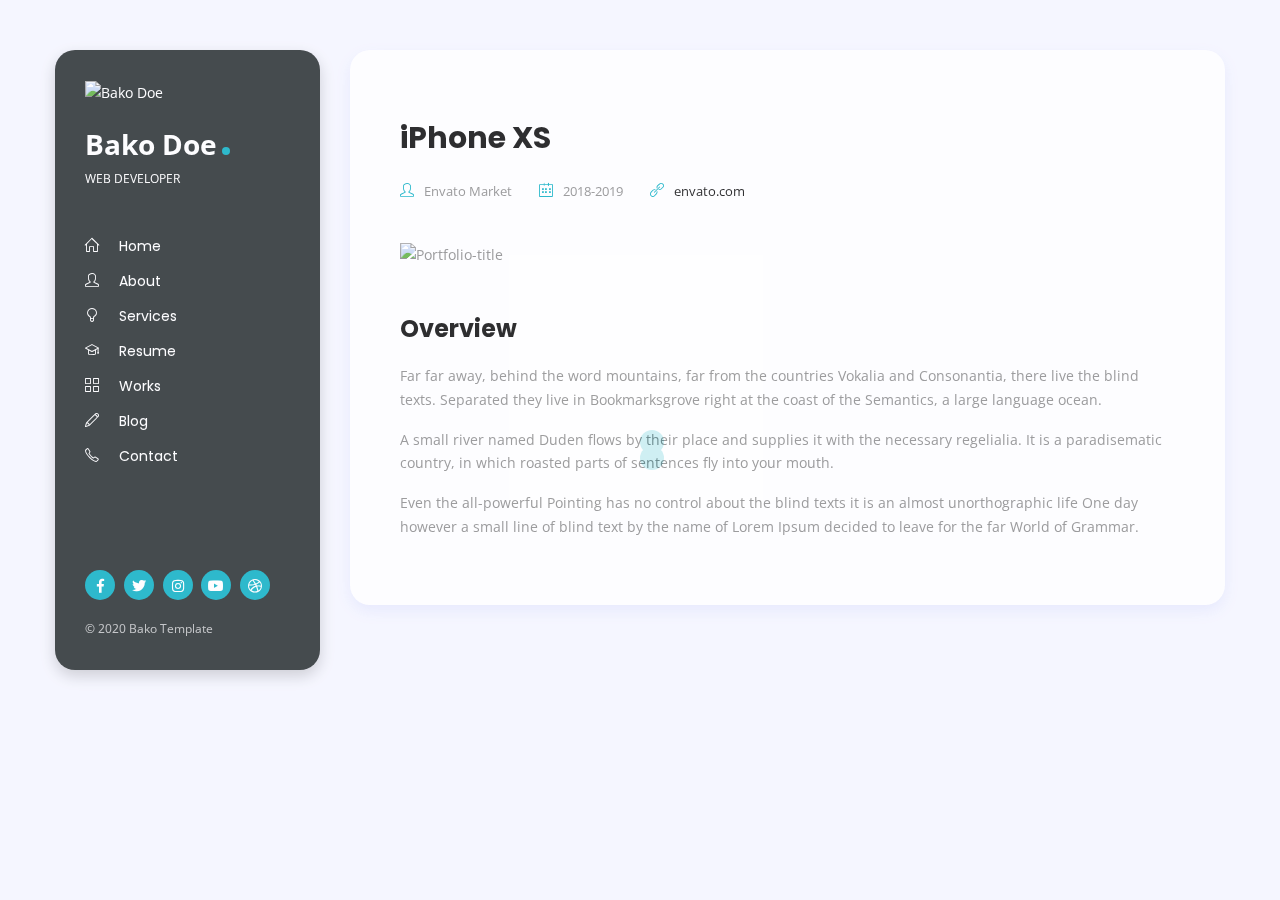
==== work-single.html @ d7ce3fe9 "Feat Final Design" ====
<!DOCTYPE html>
<html lang="en-US">
<head>
	<meta http-equiv="Content-Type" content="text/html; charset=UTF-8">
	<title>Bako - Personal Portfolio & Resume HTML Template</title>
	<meta name="description" content="Bako - Personal Portfolio & Resume HTML Template">
	<meta name="viewport" content="width=device-width, initial-scale=1, maximum-scale=1">
	<link rel="shortcut icon" type="image/x-icon" href="https://via.placeholder.com/32x32">

	<!-- STYLESHEETS -->
	<link rel="stylesheet" href="css/bootstrap.min.css" type="text/css" media="all">
	<link rel="stylesheet" href="css/all.min.css" type="text/css" media="all">
	<link rel="stylesheet" href="css/simple-line-icons.css" type="text/css" media="all">
	<link rel="stylesheet" href="css/slick.css" type="text/css" media="all">
	<link rel="stylesheet" href="css/simplebar.css" type="text/css" media="all">
	<link rel="stylesheet" href="css/jquery.mCustomScrollbar.min.css" type="text/css" media="all">
	<link rel="stylesheet" href="css/style.css" type="text/css" media="all">

	<!--[if lt IE 9]>
      <script src="https://oss.maxcdn.com/html5shiv/3.7.2/html5shiv.min.js"></script>
      <script src="https://oss.maxcdn.com/respond/1.4.2/respond.min.js"></script>
    <![endif]-->

</head>

<body>

<!-- preloader -->
<div id="preloader">
	<div class="outer">
		<div class="spinner">
			<div class="dot1"></div>
			<div class="dot2"></div>
		</div>
	</div>
</div>

<!-- site wrapper -->
<div class="site-wrapper">

    <!-- mobile header -->
	<div class="mobile-header py-2 px-3 mt-4">
		<button class="menu-icon mr-2">
			<span></span>
			<span></span>
			<span></span>
		</button>
		<a href="index.html" class="logo"><img src="https://via.placeholder.com/70x70" alt="Bako Doe" /></a>
		<a href="index.html" class="site-title dot ml-2">Bako Doe</a>
	</div>

    <!-- header -->
	<header class="left float-left shadow-dark" id="header">
		<button type="button" class="close" aria-label="Close">
			<span aria-hidden="true">&times;</span>
		</button>
		<div class="header-inner d-flex align-items-start flex-column">
			<a href="index.html"><img src="https://via.placeholder.com/70x70" alt="Bako Doe" /></a>
			<a href="index.html" class="site-title dot mt-3">Bako Doe</a>
			<span class="site-slogan">Web Developer</span>
            
            <!-- navigation menu -->
			<nav>
				<ul class="vertical-menu scrollspy">
					<li><a href="index.html#home"><i class="icon-home"></i>Home</a></li>
					<li><a href="index.html#about"><i class="icon-user"></i>About</a></li>
					<li><a href="index.html#services"><i class="icon-bulb"></i>Services</a></li>
					<li><a href="index.html#resume"><i class="icon-graduation"></i>Resume</a></li>
					<li><a href="index.html#works"><i class="icon-grid"></i>Works</a></li>
					<li><a href="index.html#blog"><i class="icon-pencil"></i>Blog</a></li>
					<li><a href="index.html#contact"><i class="icon-phone"></i>Contact</a></li>
				</ul>
			</nav>
            
            <!-- footer -->
			<div class="footer mt-auto">
                <!-- social icons -->
				<ul class="social-icons list-inline">
					<li class="list-inline-item"><a href="#"><i class="fab fa-facebook-f"></i></a></li>
					<li class="list-inline-item"><a href="#"><i class="fab fa-twitter"></i></a></li>
					<li class="list-inline-item"><a href="#"><i class="fab fa-instagram"></i></a></li>
					<li class="list-inline-item"><a href="#"><i class="fab fa-youtube"></i></a></li>
					<li class="list-inline-item"><a href="#"><i class="fab fa-dribbble"></i></a></li>
                </ul>
                <!-- copyright -->
				<span class="copyright">© 2020 Bako Template</span>
			</div>
		</div>
	</header>

    <!-- main content area -->
	<main class="content float-right">

        <!-- single portfolio -->
		<section class="single-portfolio background-white rounded padding-50 shadow-blue mt-0">
            <h2 class="archive-header">iPhone XS</h2>
            <!-- portfolio info -->
            <ul class="list-inline portfolio-info mb-0 mt-4">
                <li class="list-inline-item"><i class="icon-user"></i>Envato Market</li>
                <li class="list-inline-item"><i class="icon-calendar"></i>2018-2019</li>
                <li class="list-inline-item"><i class="icon-link"></i><a href="http://envato.com" target="_blank">envato.com</a></li>
            </ul>
            <div class="spacer" data-height="40"></div>
            
            <!-- portfolio image -->
            <img src="https://via.placeholder.com/800x600" alt="Portfolio-title">

            <!-- portfolio content -->
            <div class="portfolio-content mt-5">
                <h3>Overview</h3>
                <p>Far far away, behind the word mountains, far from the countries Vokalia and Consonantia, there live the blind texts. Separated they live in Bookmarksgrove right at the coast of the Semantics, a large language ocean.</p><p>A small river named Duden flows by their place and supplies it with the necessary regelialia. It is a paradisematic country, in which roasted parts of sentences fly into your mouth.</p><p>Even the all-powerful Pointing has no control about the blind texts it is an almost unorthographic life One day however a small line of blind text by the name of Lorem Ipsum decided to leave for the far World of Grammar.</p>
            </div>
        </section>
		
	</main>

</div>

<!-- Go to top button -->
<a href="javascript:" id="return-to-top"><i class="fa fa-chevron-up"></i></a>

<!-- SCRIPTS -->
<script src="js/jquery-1.12.3.min.js"></script>
<script src="js/jquery.easing.min.js"></script>
<script src="js/popper.min.js"></script>
<script src="js/bootstrap.min.js"></script>
<script src="js/jquery.waypoints.min.js"></script>
<script src="js/jquery.counterup.min.js"></script>
<script src="js/jquery.mCustomScrollbar.concat.min.js"></script>
<script src="js/isotope.pkgd.min.js"></script>
<script src="js/infinite-scroll.min.js"></script>
<script src="js/imagesloaded.pkgd.min.js"></script>
<script src="js/slick.min.js"></script>
<script src="js/contact.js"></script>
<script src="js/validator.js"></script>
<script src="js/custom.js"></script>

</body>
</html>
---- css/simple-line-icons.css ----
@font-face {
  font-family: 'simple-line-icons';
  src: url('../fonts/Simple-Line-Icons.eot?v=2.4.0');
  src: url('../fonts/Simple-Line-Icons.eot?v=2.4.0#iefix') format('embedded-opentype'), url('../fonts/Simple-Line-Icons.woff2?v=2.4.0') format('woff2'), url('../fonts/Simple-Line-Icons.ttf?v=2.4.0') format('truetype'), url('../fonts/Simple-Line-Icons.woff?v=2.4.0') format('woff'), url('../fonts/Simple-Line-Icons.svg?v=2.4.0#simple-line-icons') format('svg');
  font-weight: normal;
  font-style: normal;
}
/*
  Use the following CSS code if you want to have a class per icon.
  Instead of a list of all class selectors, you can use the generic [class*="icon-"] selector, but it's slower:
*/
.icon-user,
.icon-people,
.icon-user-female,
.icon-user-follow,
.icon-user-following,
.icon-user-unfollow,
.icon-login,
.icon-logout,
.icon-emotsmile,
.icon-phone,
.icon-call-end,
.icon-call-in,
.icon-call-out,
.icon-map,
.icon-location-pin,
.icon-direction,
.icon-directions,
.icon-compass,
.icon-layers,
.icon-menu,
.icon-list,
.icon-options-vertical,
.icon-options,
.icon-arrow-down,
.icon-arrow-left,
.icon-arrow-right,
.icon-arrow-up,
.icon-arrow-up-circle,
.icon-arrow-left-circle,
.icon-arrow-right-circle,
.icon-arrow-down-circle,
.icon-check,
.icon-clock,
.icon-plus,
.icon-minus,
.icon-close,
.icon-event,
.icon-exclamation,
.icon-organization,
.icon-trophy,
.icon-screen-smartphone,
.icon-screen-desktop,
.icon-plane,
.icon-notebook,
.icon-mustache,
.icon-mouse,
.icon-magnet,
.icon-energy,
.icon-disc,
.icon-cursor,
.icon-cursor-move,
.icon-crop,
.icon-chemistry,
.icon-speedometer,
.icon-shield,
.icon-screen-tablet,
.icon-magic-wand,
.icon-hourglass,
.icon-graduation,
.icon-ghost,
.icon-game-controller,
.icon-fire,
.icon-eyeglass,
.icon-envelope-open,
.icon-envelope-letter,
.icon-bell,
.icon-badge,
.icon-anchor,
.icon-wallet,
.icon-vector,
.icon-speech,
.icon-puzzle,
.icon-printer,
.icon-present,
.icon-playlist,
.icon-pin,
.icon-picture,
.icon-handbag,
.icon-globe-alt,
.icon-globe,
.icon-folder-alt,
.icon-folder,
.icon-film,
.icon-feed,
.icon-drop,
.icon-drawer,
.icon-docs,
.icon-doc,
.icon-diamond,
.icon-cup,
.icon-calculator,
.icon-bubbles,
.icon-briefcase,
.icon-book-open,
.icon-basket-loaded,
.icon-basket,
.icon-bag,
.icon-action-undo,
.icon-action-redo,
.icon-wrench,
.icon-umbrella,
.icon-trash,
.icon-tag,
.icon-support,
.icon-frame,
.icon-size-fullscreen,
.icon-size-actual,
.icon-shuffle,
.icon-share-alt,
.icon-share,
.icon-rocket,
.icon-question,
.icon-pie-chart,
.icon-pencil,
.icon-note,
.icon-loop,
.icon-home,
.icon-grid,
.icon-graph,
.icon-microphone,
.icon-music-tone-alt,
.icon-music-tone,
.icon-earphones-alt,
.icon-earphones,
.icon-equalizer,
.icon-like,
.icon-dislike,
.icon-control-start,
.icon-control-rewind,
.icon-control-play,
.icon-control-pause,
.icon-control-forward,
.icon-control-end,
.icon-volume-1,
.icon-volume-2,
.icon-volume-off,
.icon-calendar,
.icon-bulb,
.icon-chart,
.icon-ban,
.icon-bubble,
.icon-camrecorder,
.icon-camera,
.icon-cloud-download,
.icon-cloud-upload,
.icon-envelope,
.icon-eye,
.icon-flag,
.icon-heart,
.icon-info,
.icon-key,
.icon-link,
.icon-lock,
.icon-lock-open,
.icon-magnifier,
.icon-magnifier-add,
.icon-magnifier-remove,
.icon-paper-clip,
.icon-paper-plane,
.icon-power,
.icon-refresh,
.icon-reload,
.icon-settings,
.icon-star,
.icon-symbol-female,
.icon-symbol-male,
.icon-target,
.icon-credit-card,
.icon-paypal,
.icon-social-tumblr,
.icon-social-twitter,
.icon-social-facebook,
.icon-social-instagram,
.icon-social-linkedin,
.icon-social-pinterest,
.icon-social-github,
.icon-social-google,
.icon-social-reddit,
.icon-social-skype,
.icon-social-dribbble,
.icon-social-behance,
.icon-social-foursqare,
.icon-social-soundcloud,
.icon-social-spotify,
.icon-social-stumbleupon,
.icon-social-youtube,
.icon-social-dropbox,
.icon-social-vkontakte,
.icon-social-steam {
  font-family: 'simple-line-icons';
  speak-as: none;
  font-style: normal;
  font-weight: normal;
  font-variant: normal;
  text-transform: none;
  line-height: 1;
  /* Better Font Rendering =========== */
  -webkit-font-smoothing: antialiased;
  -moz-osx-font-smoothing: grayscale;
}
.icon-user:before {
  content: "\e005";
}
.icon-people:before {
  content: "\e001";
}
.icon-user-female:before {
  content: "\e000";
}
.icon-user-follow:before {
  content: "\e002";
}
.icon-user-following:before {
  content: "\e003";
}
.icon-user-unfollow:before {
  content: "\e004";
}
.icon-login:before {
  content: "\e066";
}
.icon-logout:before {
  content: "\e065";
}
.icon-emotsmile:before {
  content: "\e021";
}
.icon-phone:before {
  content: "\e600";
}
.icon-call-end:before {
  content: "\e048";
}
.icon-call-in:before {
  content: "\e047";
}
.icon-call-out:before {
  content: "\e046";
}
.icon-map:before {
  content: "\e033";
}
.icon-location-pin:before {
  content: "\e096";
}
.icon-direction:before {
  content: "\e042";
}
.icon-directions:before {
  content: "\e041";
}
.icon-compass:before {
  content: "\e045";
}
.icon-layers:before {
  content: "\e034";
}
.icon-menu:before {
  content: "\e601";
}
.icon-list:before {
  content: "\e067";
}
.icon-options-vertical:before {
  content: "\e602";
}
.icon-options:before {
  content: "\e603";
}
.icon-arrow-down:before {
  content: "\e604";
}
.icon-arrow-left:before {
  content: "\e605";
}
.icon-arrow-right:before {
  content: "\e606";
}
.icon-arrow-up:before {
  content: "\e607";
}
.icon-arrow-up-circle:before {
  content: "\e078";
}
.icon-arrow-left-circle:before {
  content: "\e07a";
}
.icon-arrow-right-circle:before {
  content: "\e079";
}
.icon-arrow-down-circle:before {
  content: "\e07b";
}
.icon-check:before {
  content: "\e080";
}
.icon-clock:before {
  content: "\e081";
}
.icon-plus:before {
  content: "\e095";
}
.icon-minus:before {
  content: "\e615";
}
.icon-close:before {
  content: "\e082";
}
.icon-event:before {
  content: "\e619";
}
.icon-exclamation:before {
  content: "\e617";
}
.icon-organization:before {
  content: "\e616";
}
.icon-trophy:before {
  content: "\e006";
}
.icon-screen-smartphone:before {
  content: "\e010";
}
.icon-screen-desktop:before {
  content: "\e011";
}
.icon-plane:before {
  content: "\e012";
}
.icon-notebook:before {
  content: "\e013";
}
.icon-mustache:before {
  content: "\e014";
}
.icon-mouse:before {
  content: "\e015";
}
.icon-magnet:before {
  content: "\e016";
}
.icon-energy:before {
  content: "\e020";
}
.icon-disc:before {
  content: "\e022";
}
.icon-cursor:before {
  content: "\e06e";
}
.icon-cursor-move:before {
  content: "\e023";
}
.icon-crop:before {
  content: "\e024";
}
.icon-chemistry:before {
  content: "\e026";
}
.icon-speedometer:before {
  content: "\e007";
}
.icon-shield:before {
  content: "\e00e";
}
.icon-screen-tablet:before {
  content: "\e00f";
}
.icon-magic-wand:before {
  content: "\e017";
}
.icon-hourglass:before {
  content: "\e018";
}
.icon-graduation:before {
  content: "\e019";
}
.icon-ghost:before {
  content: "\e01a";
}
.icon-game-controller:before {
  content: "\e01b";
}
.icon-fire:before {
  content: "\e01c";
}
.icon-eyeglass:before {
  content: "\e01d";
}
.icon-envelope-open:before {
  content: "\e01e";
}
.icon-envelope-letter:before {
  content: "\e01f";
}
.icon-bell:before {
  content: "\e027";
}
.icon-badge:before {
  content: "\e028";
}
.icon-anchor:before {
  content: "\e029";
}
.icon-wallet:before {
  content: "\e02a";
}
.icon-vector:before {
  content: "\e02b";
}
.icon-speech:before {
  content: "\e02c";
}
.icon-puzzle:before {
  content: "\e02d";
}
.icon-printer:before {
  content: "\e02e";
}
.icon-present:before {
  content: "\e02f";
}
.icon-playlist:before {
  content: "\e030";
}
.icon-pin:before {
  content: "\e031";
}
.icon-picture:before {
  content: "\e032";
}
.icon-handbag:before {
  content: "\e035";
}
.icon-globe-alt:before {
  content: "\e036";
}
.icon-globe:before {
  content: "\e037";
}
.icon-folder-alt:before {
  content: "\e039";
}
.icon-folder:before {
  content: "\e089";
}
.icon-film:before {
  content: "\e03a";
}
.icon-feed:before {
  content: "\e03b";
}
.icon-drop:before {
  content: "\e03e";
}
.icon-drawer:before {
  content: "\e03f";
}
.icon-docs:before {
  content: "\e040";
}
.icon-doc:before {
  content: "\e085";
}
.icon-diamond:before {
  content: "\e043";
}
.icon-cup:before {
  content: "\e044";
}
.icon-calculator:before {
  content: "\e049";
}
.icon-bubbles:before {
  content: "\e04a";
}
.icon-briefcase:before {
  content: "\e04b";
}
.icon-book-open:before {
  content: "\e04c";
}
.icon-basket-loaded:before {
  content: "\e04d";
}
.icon-basket:before {
  content: "\e04e";
}
.icon-bag:before {
  content: "\e04f";
}
.icon-action-undo:before {
  content: "\e050";
}
.icon-action-redo:before {
  content: "\e051";
}
.icon-wrench:before {
  content: "\e052";
}
.icon-umbrella:before {
  content: "\e053";
}
.icon-trash:before {
  content: "\e054";
}
.icon-tag:before {
  content: "\e055";
}
.icon-support:before {
  content: "\e056";
}
.icon-frame:before {
  content: "\e038";
}
.icon-size-fullscreen:before {
  content: "\e057";
}
.icon-size-actual:before {
  content: "\e058";
}
.icon-shuffle:before {
  content: "\e059";
}
.icon-share-alt:before {
  content: "\e05a";
}
.icon-share:before {
  content: "\e05b";
}
.icon-rocket:before {
  content: "\e05c";
}
.icon-question:before {
  content: "\e05d";
}
.icon-pie-chart:before {
  content: "\e05e";
}
.icon-pencil:before {
  content: "\e05f";
}
.icon-note:before {
  content: "\e060";
}
.icon-loop:before {
  content: "\e064";
}
.icon-home:before {
  content: "\e069";
}
.icon-grid:before {
  content: "\e06a";
}
.icon-graph:before {
  content: "\e06b";
}
.icon-microphone:before {
  content: "\e063";
}
.icon-music-tone-alt:before {
  content: "\e061";
}
.icon-music-tone:before {
  content: "\e062";
}
.icon-earphones-alt:before {
  content: "\e03c";
}
.icon-earphones:before {
  content: "\e03d";
}
.icon-equalizer:before {
  content: "\e06c";
}
.icon-like:before {
  content: "\e068";
}
.icon-dislike:before {
  content: "\e06d";
}
.icon-control-start:before {
  content: "\e06f";
}
.icon-control-rewind:before {
  content: "\e070";
}
.icon-control-play:before {
  content: "\e071";
}
.icon-control-pause:before {
  content: "\e072";
}
.icon-control-forward:before {
  content: "\e073";
}
.icon-control-end:before {
  content: "\e074";
}
.icon-volume-1:before {
  content: "\e09f";
}
.icon-volume-2:before {
  content: "\e0a0";
}
.icon-volume-off:before {
  content: "\e0a1";
}
.icon-calendar:before {
  content: "\e075";
}
.icon-bulb:before {
  content: "\e076";
}
.icon-chart:before {
  content: "\e077";
}
.icon-ban:before {
  content: "\e07c";
}
.icon-bubble:before {
  content: "\e07d";
}
.icon-camrecorder:before {
  content: "\e07e";
}
.icon-camera:before {
  content: "\e07f";
}
.icon-cloud-download:before {
  content: "\e083";
}
.icon-cloud-upload:before {
  content: "\e084";
}
.icon-envelope:before {
  content: "\e086";
}
.icon-eye:before {
  content: "\e087";
}
.icon-flag:before {
  content: "\e088";
}
.icon-heart:before {
  content: "\e08a";
}
.icon-info:before {
  content: "\e08b";
}
.icon-key:before {
  content: "\e08c";
}
.icon-link:before {
  content: "\e08d";
}
.icon-lock:before {
  content: "\e08e";
}
.icon-lock-open:before {
  content: "\e08f";
}
.icon-magnifier:before {
  content: "\e090";
}
.icon-magnifier-add:before {
  content: "\e091";
}
.icon-magnifier-remove:before {
  content: "\e092";
}
.icon-paper-clip:before {
  content: "\e093";
}
.icon-paper-plane:before {
  content: "\e094";
}
.icon-power:before {
  content: "\e097";
}
.icon-refresh:before {
  content: "\e098";
}
.icon-reload:before {
  content: "\e099";
}
.icon-settings:before {
  content: "\e09a";
}
.icon-star:before {
  content: "\e09b";
}
.icon-symbol-female:before {
  content: "\e09c";
}
.icon-symbol-male:before {
  content: "\e09d";
}
.icon-target:before {
  content: "\e09e";
}
.icon-credit-card:before {
  content: "\e025";
}
.icon-paypal:before {
  content: "\e608";
}
.icon-social-tumblr:before {
  content: "\e00a";
}
.icon-social-twitter:before {
  content: "\e009";
}
.icon-social-facebook:before {
  content: "\e00b";
}
.icon-social-instagram:before {
  content: "\e609";
}
.icon-social-linkedin:before {
  content: "\e60a";
}
.icon-social-pinterest:before {
  content: "\e60b";
}
.icon-social-github:before {
  content: "\e60c";
}
.icon-social-google:before {
  content: "\e60d";
}
.icon-social-reddit:before {
  content: "\e60e";
}
.icon-social-skype:before {
  content: "\e60f";
}
.icon-social-dribbble:before {
  content: "\e00d";
}
.icon-social-behance:before {
  content: "\e610";
}
.icon-social-foursqare:before {
  content: "\e611";
}
.icon-social-soundcloud:before {
  content: "\e612";
}
.icon-social-spotify:before {
  content: "\e613";
}
.icon-social-stumbleupon:before {
  content: "\e614";
}
.icon-social-youtube:before {
  content: "\e008";
}
.icon-social-dropbox:before {
  content: "\e00c";
}
.icon-social-vkontakte:before {
  content: "\e618";
}
.icon-social-steam:before {
  content: "\e620";
}
---- css/style.css ----
/*
[TABLE OF CONTENTS]

01. Base
02. Typography
03. Header
04. Skills
05. Portfolio
06. Clients
07. Blog
08. Helper
09. Buttons
10. Preloader
11. Bootstrap Elements
12. Theme Elements
13. Slick Settings
14. Responsive Settings

*/
@import url("https://fonts.googleapis.com/css?family=Poppins:300,300i,400,400i,500,500i,600,600i,700,700i,800,800i,900,900i");
@import url("https://fonts.googleapis.com/css?family=Open+Sans:400,400i,600,600i,700,700i&display=swap&subset=cyrillic-ext");
/*=================================================================*/
/*                      BASE                              
/*=================================================================*/
body {
  color: #888;
  background-color: #F6F7FF;
  font-family: "Open Sans", sans-serif;
  font-size: 14px;
  line-height: 1.7;
  overflow-x: hidden;
}

img {
  max-width: 100%;
  height: auto;
}

.text-center {
  text-align: center;
}

.text-left {
  text-align: left;
}

.text-right {
  text-align: right;
}

.text-dark {
  color: #000 !important;
}

.relative {
  position: relative;
}

.color-white {
  color: #FFF;
}
.color-white h1, .color-white h2, .color-white h3, .color-white h4, .color-white h5, .color-white h6 {
  color: #FFF;
}

.background-blue {
  background: #1D2426;
}

/*=================================================================*/
/*                      TYPOGRAPHY                              
/*=================================================================*/
h1, h2, h3, h4, h5, h6 {
  color: #000;
  font-family: "Poppins", sans-serif;
  font-weight: 700;
  margin: 20px 0;
}

h1 {
  font-size: 36px;
}

h2 {
  font-size: 30px;
}

h3 {
  font-size: 24px;
}

h4 {
  font-size: 18px;
}

a {
  color: #000;
  outline: 0;
  -webkit-transition: all 0.3s ease-in-out;
  -moz-transition: all 0.3s ease-in-out;
  transition: all 0.3s ease-in-out;
}
a:hover {
  color: #00acc1;
  text-decoration: none;
}
a:focus {
  outline: 0;
}

blockquote {
  padding: 20px 20px;
  margin: 0 0 20px;
  font-size: 16px;
  background: #F7F7F7;
  border-radius: 10px;
}

blockquote p {
  line-height: 1.6;
}

/* === Pre === */
pre {
  display: block;
  padding: 9.5px;
  margin: 0 0 10px;
  font-size: 13px;
  line-height: 1.42857143;
  color: #333;
  word-break: break-all;
  word-wrap: break-word;
  background-color: #f5f5f5;
  border: 1px solid #ccc;
  border-radius: 0;
}

::selection {
  color: #FFF;
  background: #00acc1;
}

::-moz-selection {
  color: #FFF;
  background: #00acc1;
}

.z-1 {
  z-index: 1;
}

.row {
  margin-right: -10px;
  margin-left: -10px;
}

.col, .col-1, .col-10, .col-11, .col-12, .col-2, .col-3, .col-4, .col-5, .col-6, .col-7, .col-8, .col-9, .col-auto, .col-lg, .col-lg-1, .col-lg-10, .col-lg-11, .col-lg-12, .col-lg-2, .col-lg-3, .col-lg-4, .col-lg-5, .col-lg-6, .col-lg-7, .col-lg-8, .col-lg-9, .col-lg-auto, .col-md, .col-md-1, .col-md-10, .col-md-11, .col-md-12, .col-md-2, .col-md-3, .col-md-4, .col-md-5, .col-md-6, .col-md-7, .col-md-8, .col-md-9, .col-md-auto, .col-sm, .col-sm-1, .col-sm-10, .col-sm-11, .col-sm-12, .col-sm-2, .col-sm-3, .col-sm-4, .col-sm-5, .col-sm-6, .col-sm-7, .col-sm-8, .col-sm-9, .col-sm-auto, .col-xl, .col-xl-1, .col-xl-10, .col-xl-11, .col-xl-12, .col-xl-2, .col-xl-3, .col-xl-4, .col-xl-5, .col-xl-6, .col-xl-7, .col-xl-8, .col-xl-9, .col-xl-auto {
  padding-right: 10px;
  padding-left: 10px;
}

/*=================================================================*/
/*                      HEADER                              
/*=================================================================*/
header.left {
  color: #FFF;
  background: #1D2426;
  border-radius: 20px;
  min-height: 620px;
  max-height: 620px;
  top: 50px;
  overflow: hidden;
  position: fixed;
  width: 265px;
  -webkit-transform: translateX(0);
  -moz-transform: translateX(0);
  -ms-transform: translateX(0);
  -o-transform: translateX(0);
  transform: translateX(0);
  -webkit-transition: all 0.3s ease-in-out;
  -moz-transition: all 0.3s ease-in-out;
  transition: all 0.3s ease-in-out;
}
header.left nav {
  margin-top: 40px;
}
header.left .header-inner {
  width: 100%;
  top: 0;
  bottom: 0;
  left: 0;
  right: 0;
  padding: 30px;
  position: absolute;
}
header.left .mCustomScrollBox {
  width: 100%;
  overflow: visible;
}
header.left .mCSB_inside > .mCSB_container {
  margin-right: 0;
  min-height: 99.91%;
  overflow: visible;
  -ms-flex-align: start !important;
  align-items: flex-start !important;
  -ms-flex-direction: column !important;
  flex-direction: column !important;
  display: -ms-flexbox !important;
  display: flex !important;
}
header.left .mCSB_scrollTools {
  top: 20px;
  right: -10px;
  bottom: 20px;
}
header.left button.close {
  display: none;
  outline: none;
  padding: 0;
  background-color: #FFF;
  border: 0;
  -webkit-appearance: none;
  opacity: 1;
  color: #00acc1;
  font-weight: 400;
  font-size: 16px;
  border-radius: 50%;
  width: 20px;
  height: 20px;
  line-height: 22px;
  margin-top: 16px;
  margin-right: 18px;
  position: relative;
  z-index: 1;
}
header a {
  color: #FFF;
}
header a:hover {
  color: #FFF;
  text-decoration: none;
}
header .site-title {
  display: block;
  font-size: 28px;
  font-weight: 700;
}
header .site-title.dot:after {
  content: "";
  background-color: #00acc1;
  border-radius: 50%;
  display: inline-block;
  margin-left: 5px;
  height: 8px;
  width: 8px;
}
header .site-slogan {
  font-size: 12px;
  text-transform: uppercase;
}
header .vertical-menu {
  font-size: 14px;
  font-family: "Poppins", sans-serif;
  list-style: none;
  padding: 0;
  margin: 0;
}
header .vertical-menu i {
  margin-right: 20px;
}
header .vertical-menu li {
  line-height: 2.5;
  position: relative;
}
header .vertical-menu li a {
  margin-left: 0;
  padding: 0;
  -webkit-transition: all 0.3s ease-in-out;
  -moz-transition: all 0.3s ease-in-out;
  transition: all 0.3s ease-in-out;
}
header .vertical-menu li a:hover {
  margin-left: 5px;
}
header .vertical-menu li a.active:before {
  content: "";
  background: #00acc1;
  display: block;
  height: 18px;
  left: -30px;
  top: 7px;
  position: absolute;
  width: 3px;
}
header .copyright {
  font-size: 12px;
  opacity: 0.7;
}

.mobile-header {
  background: #1D2426;
  border-radius: 20px;
  display: none;
  -webkit-transform: translateX(0);
  -moz-transform: translateX(0);
  -ms-transform: translateX(0);
  -o-transform: translateX(0);
  transform: translateX(0);
  -webkit-transition: all 0.3s ease-in-out;
  -moz-transition: all 0.3s ease-in-out;
  transition: all 0.3s ease-in-out;
}
.mobile-header.push {
  -webkit-transform: translateX(295px);
  -moz-transform: translateX(295px);
  -ms-transform: translateX(295px);
  -o-transform: translateX(295px);
  transform: translateX(295px);
}
.mobile-header .logo img {
  max-height: 40px;
  max-width: 40px;
}
.mobile-header .site-title {
  vertical-align: middle;
  font-size: 24px;
  font-weight: 700;
}
.mobile-header .site-title.dot:after {
  content: "";
  background-color: #00acc1;
  border-radius: 50%;
  display: inline-block;
  margin-left: 5px;
  height: 6px;
  width: 6px;
}
.mobile-header button.menu-icon {
  cursor: pointer;
  background: transparent;
  border: 0;
  outline: none;
  vertical-align: middle;
  padding: 0;
}
.mobile-header button.menu-icon span {
  background: #FFF;
  border-radius: 10px;
  display: block;
  height: 4px;
  width: 25px;
}
.mobile-header button.menu-icon span:nth-child(2) {
  margin-top: 4px;
  margin-bottom: 4px;
}
.mobile-header a {
  color: #FFF;
}
.mobile-header a:hover {
  text-decoration: none;
}

.site-wrapper {
  width: 1170px;
  margin-left: auto;
  margin-right: auto;
}

main.content {
  margin-top: 50px;
  margin-bottom: 50px;
  width: 875px;
  -webkit-transform: translateX(0);
  -moz-transform: translateX(0);
  -ms-transform: translateX(0);
  -o-transform: translateX(0);
  transform: translateX(0);
  -webkit-transition: all 0.3s ease-in-out;
  -moz-transition: all 0.3s ease-in-out;
  transition: all 0.3s ease-in-out;
}
main.content.push {
  -webkit-transform: translateX(295px);
  -moz-transform: translateX(295px);
  -ms-transform: translateX(295px);
  -o-transform: translateX(295px);
  transform: translateX(295px);
}

.hero {
  height: 620px;
  margin-top: 0;
}
.hero .cta {
  color: #FFF;
  max-width: 600px;
  z-index: 1;
}
.hero .cta h1 {
  color: #FFF;
  font-size: 60px;
  line-height: 0.7;
}
.hero .cta h1 .dot:after {
  content: "";
  background-color: #00acc1;
  border-radius: 50%;
  display: inline-block;
  margin-left: 5px;
  height: 13px;
  width: 13px;
}
.hero .cta p {
  font-size: 16px;
  line-height: 1.8;
}

section {
  border-radius: 20px;
  position: relative;
  overflow: hidden;
  margin-top: 50px;
}
section.white-bg {
  background: #FFF;
}
section.padding {
  padding: 80px 50px;
}
section.padding-50 {
  padding: 50px;
}
section.padding-60 {
  padding: 60px 50px;
}

.section-title {
  margin: 0;
}
.section-title:after {
  content: "";
  background: #00acc1;
  border-radius: 25px;
  display: block;
  height: 5px;
  margin-top: 14px;
  width: 30px;
}

/*=================================================================*/
/*                      SKILLS                              
/*=================================================================*/
.skill-item .skill-info span {
  font-size: 14px;
}

.skill-item h4 {
  font-size: 14px;
  text-transform: uppercase;
}

.fact-item h2 {
  font-size: 36px;
  margin: 12px 0 7px;
}
.fact-item span {
  font-size: 14px;
}

.service-item {
  border: solid 1px #EFEFEF;
  border-radius: 10px;
  padding: 30px 20px;
  -webkit-transition: all 0.3s ease-in-out;
  -moz-transition: all 0.3s ease-in-out;
  transition: all 0.3s ease-in-out;
}
.service-item h4, .service-item i {
  -webkit-transition: all 0.3s ease-in-out;
  -moz-transition: all 0.3s ease-in-out;
  transition: all 0.3s ease-in-out;
}
.service-item:hover {
  border-color: #00acc1;
  background: #00acc1;
  color: #FFF;
  -webkit-box-shadow: 0px 6px 15px 0px rgba(0, 0, 0, 0.15);
  -moz-box-shadow: 0px 6px 15px 0px rgba(0, 0, 0, 0.15);
  box-shadow: 0px 6px 15px 0px rgba(0, 0, 0, 0.15);
}
.service-item:hover h4, .service-item:hover i {
  color: #FFF;
}

.timeline {
  position: relative;
  padding: 70px 0;
}

.timeline-line {
  position: absolute;
  top: 0px;
  left: calc(20% + 2px);
  bottom: 0px;
  width: 1px;
  background: #00acc1;
}
.timeline-line::before, .timeline-line::after {
  content: "";
  display: block;
  border-radius: 100%;
  background: #00acc1;
  position: absolute;
  left: -3px;
  height: 7px;
  width: 7px;
}
.timeline-line::before {
  top: 0;
}
.timeline-line::after {
  bottom: 0;
}

.timeline:after {
  content: "";
  display: table;
  clear: both;
}

.entry {
  clear: both;
  position: relative;
}
.entry:last-of-type .body {
  margin-bottom: 0;
}

.entry .title {
  float: left;
  width: 20%;
  position: relative;
}

.entry .title:before {
  content: "";
  position: absolute;
  width: 8px;
  height: 8px;
  border: 1px solid #00acc1;
  background-color: #fff;
  border-radius: 100%;
  padding: 4.5px;
  top: 15%;
  right: -8px;
  z-index: 1;
}

.entry .body {
  margin: 0 0 6em;
  float: right;
  width: 80%;
  padding-left: 60px;
}
.entry .body p {
  margin-bottom: 0;
}

/*=================================================================*/
/*                      PORTFOLIO                              
/*=================================================================*/
.portfolio-wrapper [class*=col-] {
  margin-top: 10px;
  margin-bottom: 10px;
}

.pf-filter-wrapper {
  display: none;
}

.portfolio-item {
  position: relative;
  overflow: hidden;
  border-radius: 10px;
  -webkit-transition: all 0.3s ease-in-out;
  -moz-transition: all 0.3s ease-in-out;
  transition: all 0.3s ease-in-out;
}
.portfolio-item .thumb {
  overflow: hidden;
}
.portfolio-item .thumb img {
  -webkit-transform: scale(1);
  -moz-transform: scale(1);
  -ms-transform: scale(1);
  -o-transform: scale(1);
  transform: scale(1);
  -webkit-transition: all 0.3s ease-in-out;
  -moz-transition: all 0.3s ease-in-out;
  transition: all 0.3s ease-in-out;
}
.portfolio-item .details {
  color: #FFF;
  position: absolute;
  padding: 0 25px;
  top: 25px;
  width: 100%;
  z-index: 1;
}
.portfolio-item .details h4 {
  color: #FFF;
  margin: 0 0 4px;
  opacity: 0;
  transform: translateY(30px);
  transition: all cubic-bezier(0.075, 0.82, 0.165, 1) 1s;
}
.portfolio-item .details span {
  font-size: 12px;
  opacity: 0;
  display: block;
  transform: translateY(40px);
  transition: all cubic-bezier(0.075, 0.82, 0.165, 1) 1s;
}
.portfolio-item .plus-icon {
  color: #00acc1;
  background: #FFF;
  border-radius: 100%;
  position: absolute;
  font-size: 16px;
  left: 25px;
  bottom: 25px;
  opacity: 0;
  line-height: 32px;
  text-align: center;
  height: 30px;
  width: 30px;
  z-index: 1;
  -webkit-transition: all 0.3s ease-in-out;
  -moz-transition: all 0.3s ease-in-out;
  transition: all 0.3s ease-in-out;
}
.portfolio-item .mask {
  background: #00acc1;
  position: absolute;
  left: 0;
  top: 0;
  opacity: 0;
  height: 100%;
  width: 100%;
  -webkit-transition: all 0.3s ease-in-out;
  -moz-transition: all 0.3s ease-in-out;
  transition: all 0.3s ease-in-out;
}
.portfolio-item:hover {
  -webkit-box-shadow: 0px 6px 15px 0px rgba(0, 0, 0, 0.15);
  -moz-box-shadow: 0px 6px 15px 0px rgba(0, 0, 0, 0.15);
  box-shadow: 0px 6px 15px 0px rgba(0, 0, 0, 0.15);
}
.portfolio-item:hover .mask {
  opacity: 0.9;
}
.portfolio-item:hover img {
  -webkit-transform: scale(1);
  -moz-transform: scale(1);
  -ms-transform: scale(1);
  -o-transform: scale(1);
  transform: scale(1.1);
}
.portfolio-item:hover .details h4, .portfolio-item:hover .details span {
  opacity: 1;
  transform: translateY(0);
}
.portfolio-item:hover .plus-icon {
  opacity: 1;
}

.load-more i {
  display: none;
}

.portfolio-info {
  color: #888;
  font-size: 13px;
}

.portfolio-info li:not(:last-child) {
  margin-right: 1.5rem;
}

.portfolio-info i {
  color: #00acc1;
  font-size: 14px;
  margin-right: 10px;
}

.portfolio-filter {
  margin-bottom: 25px;
}
.portfolio-filter li {
  color: #888;
  cursor: pointer;
  font-size: 14px;
  font-weight: 400;
  position: relative;
}
.portfolio-filter li:hover {
  color: #000;
}
.portfolio-filter li:hover:after {
  height: 7px;
}
.portfolio-filter li.current {
  background: #00acc1;
  color: #FFF;
  padding: 6px 14px 4px;
  border-radius: 30px;
}
.portfolio-filter li:not(:last-child) {
  margin-right: 1.5rem;
}

.price-item {
  border: solid 1px #EFEFEF;
  border-radius: 10px;
  padding: 30px 0;
}
.price-item i {
  background: #FFF;
  font-size: 24px;
  color: #00acc1;
  display: block;
  border-radius: 50%;
  border: solid 1px #EFEFEF;
  height: 55px;
  line-height: 55px;
  left: 50%;
  top: -27.5px;
  position: absolute;
  text-align: center;
  width: 55px;
  -webkit-transform: translateX(-50%);
  -moz-transform: translateX(-50%);
  -ms-transform: translateX(-50%);
  -o-transform: translateX(-50%);
  transform: translateX(-50%);
}
.price-item .price-icon + .plan {
  margin-top: 25px;
}
.price-item .plan {
  font-size: 12px;
  color: #FFF;
  background: #00acc1;
  border-radius: 25px;
  display: inline-block;
  padding: 1px 9px;
}
.price-item .price {
  font-size: 36px;
  margin: 25px 0;
}
.price-item .price em {
  font-size: 18px;
  font-style: normal;
  vertical-align: super;
  margin-right: 4px;
}
.price-item .price span {
  color: #888;
  font-size: 12px;
  font-weight: 400;
}
.price-item ul {
  list-style: none;
  padding-left: 0;
  margin: -8px 0;
}
.price-item ul li {
  line-height: 30px;
}
.price-item .btn {
  margin-top: 30px;
}
.price-item.recommended {
  color: #FFF;
  background: #1D2426;
}
.price-item.recommended .price {
  color: #FFF;
}
.price-item.recommended .price span {
  color: #FFF;
}

.testimonial-item {
  border: solid 1px #EFEFEF;
  border-radius: 10px;
  padding: 30px 25px;
}
.testimonial-item .symbol {
  font-weight: bold;
  color: #00acc1;
  font-size: 12px;
  margin-bottom: 20px;
  display: block;
}
.testimonial-item p {
  margin-bottom: 0;
}
.testimonial-item .testimonial-details {
  margin-top: 25px;
}
.testimonial-item .testimonial-details .thumb {
  display: inline-block;
  border-radius: 100%;
  overflow: hidden;
  height: 40px;
  vertical-align: middle;
  width: 40px;
}
.testimonial-item .testimonial-details .info {
  display: inline-block;
  margin-left: 20px;
  vertical-align: middle;
}
.testimonial-item .testimonial-details .info h4 {
  margin: 0;
}
.testimonial-item .testimonial-details .info span {
  font-size: 11px;
  text-transform: uppercase;
  letter-spacing: 0.4px;
}

/*=================================================================*/
/*                      CLIENTS                              
/*=================================================================*/
.client-item {
  min-height: 60px;
  position: relative;
}
.client-item .inner {
  text-align: center;
  position: absolute;
  left: 0;
  top: 50%;
  -webkit-transform: translateY(-50%);
  -ms-transform: translateY(-50%);
  transform: translateY(-50%);
  width: 100%;
}
.client-item img {
  display: inline-block;
}

/*=================================================================*/
/*                      BLOG                              
/*=================================================================*/
.blog-item .thumb {
  border-radius: 10px;
  position: relative;
  overflow: hidden;
  -webkit-transition: all 0.3s ease-in-out;
  -moz-transition: all 0.3s ease-in-out;
  transition: all 0.3s ease-in-out;
}
.blog-item .thumb img {
  -webkit-transform: scale(1);
  -ms-transform: scale(1);
  transform: scale(1);
  -webkit-transition: all 0.3s ease-in-out;
  -moz-transition: all 0.3s ease-in-out;
  transition: all 0.3s ease-in-out;
}
.blog-item .thumb:hover {
  -webkit-box-shadow: 0px 6px 15px 0px rgba(0, 0, 0, 0.15);
  -moz-box-shadow: 0px 6px 15px 0px rgba(0, 0, 0, 0.15);
  box-shadow: 0px 6px 15px 0px rgba(0, 0, 0, 0.15);
}
.blog-item .thumb:hover img {
  -webkit-transform: scale(1.1);
  -ms-transform: scale(1.1);
  transform: scale(1.1);
}
.blog-item .category {
  border-radius: 50px;
  background: #00acc1;
  color: #FFF;
  font-size: 12px;
  padding: 1px 8px;
  position: absolute;
  left: 20px;
  top: 20px;
  z-index: 1;
}
.blog-item .meta {
  color: #ADADAD;
  font-size: 12px;
}
.blog-item .meta li:not(:last-child) {
  margin-right: 1rem;
}
.blog-item .meta li:after {
  content: "";
  background: #00acc1;
  border-radius: 100%;
  display: inline-block;
  height: 3px;
  margin-left: 1rem;
  vertical-align: middle;
  width: 3px;
}
.blog-item .meta li:last-child::after {
  display: none;
}

.contact-info i {
  font-size: 24px;
  color: #00acc1;
  float: left;
}
.contact-info .details {
  margin-left: 40px;
}
.contact-info .details h5 {
  font-size: 16px;
  margin: 0 0 5px;
}

/*=================================================================*/
/*                      HELPER                              
/*=================================================================*/
.overlay {
  border-radius: 20px;
  background: #1D2426;
  left: 0;
  top: 0;
  opacity: 0.9;
  height: 100%;
  position: absolute;
  width: 100%;
}

.icon-circle {
  font-size: 24px;
  color: #FFF;
  display: inline-block;
  background: #00acc1;
  border-radius: 50%;
  height: 50px;
  line-height: 50px;
  text-align: center;
  width: 50px;
}

.icon-simple {
  color: #00acc1;
  font-size: 24px;
}

#infscr-loading {
  position: absolute;
  left: 50%;
  margin-left: -15px;
  bottom: 10px;
}

#infscr-loading img {
  display: none;
}

.shadow-blue {
  -webkit-box-shadow: 0px 6px 15px 0px rgba(74, 99, 231, 0.1);
  -moz-box-shadow: 0px 6px 15px 0px rgba(74, 99, 231, 0.1);
  box-shadow: 0px 6px 15px 0px rgba(74, 99, 231, 0.1);
}

.shadow-dark {
  -webkit-box-shadow: 0px 6px 15px 0px rgba(0, 0, 0, 0.2);
  -moz-box-shadow: 0px 6px 15px 0px rgba(0, 0, 0, 0.2);
  box-shadow: 0px 6px 15px 0px rgba(0, 0, 0, 0.2);
}

.parallax {
  background-size: cover;
  background-attachment: fixed;
}

/*=================================================================*/
/*                     BUTTONS
/*=================================================================*/
.btn {
  border-radius: 100px;
  font-family: "Poppins", sans-serif;
  font-size: 14px;
  font-weight: 400;
  overflow: hidden;
  padding: 8.5px 20px;
  position: relative;
  -webkit-transform: translateY(0);
  -moz-transform: translateY(0);
  -ms-transform: translateY(0);
  -o-transform: translateY(0);
  transform: translateY(0);
  -webkit-transition: all 0.3s ease-in-out;
  -moz-transition: all 0.3s ease-in-out;
  transition: all 0.3s ease-in-out;
}
.btn i {
  margin-right: 10px;
  vertical-align: middle;
}

.btn:focus {
  outline: 0;
  box-shadow: none;
}

.btn-default {
  color: #FFF;
  background: #00acc1;
}
.btn-default:hover {
  background: #1D2426;
  color: #FFF;
  -webkit-transform: translateY(-3px);
  -moz-transform: translateY(-3px);
  -ms-transform: translateY(-3px);
  -o-transform: translateY(-3px);
  transform: translateY(-3px);
  -webkit-box-shadow: 0px 8px 15px 0px rgba(0, 0, 0, 0.2);
  -moz-box-shadow: 0px 8px 15px 0px rgba(0, 0, 0, 0.2);
  box-shadow: 0px 8px 15px 0px rgba(0, 0, 0, 0.2);
}

.btn-alt {
  color: #FFF;
  background: #1D2426;
}
.btn-alt:hover {
  color: #FFF;
  background: #00acc1;
  -webkit-transform: translateY(-3px);
  -moz-transform: translateY(-3px);
  -ms-transform: translateY(-3px);
  -o-transform: translateY(-3px);
  transform: translateY(-3px);
  -webkit-box-shadow: 0px 8px 15px 0px rgba(0, 0, 0, 0.2);
  -moz-box-shadow: 0px 8px 15px 0px rgba(0, 0, 0, 0.2);
  box-shadow: 0px 8px 15px 0px rgba(0, 0, 0, 0.2);
}

.btn-border {
  color: #FFF;
  background: #1D2426;
}
.btn-border:hover {
  color: #FFF;
  background: #000;
}

.btn-border-light {
  color: #FFF;
  border: solid 1px #FFF;
  background: transparent;
}
.btn-border-light:hover {
  color: #000;
  background: #FFF;
  -webkit-transform: translateY(-3px);
  -moz-transform: translateY(-3px);
  -ms-transform: translateY(-3px);
  -o-transform: translateY(-3px);
  transform: translateY(-3px);
  -webkit-box-shadow: 0px 8px 15px 0px rgba(0, 0, 0, 0.2);
  -moz-box-shadow: 0px 8px 15px 0px rgba(0, 0, 0, 0.2);
  box-shadow: 0px 8px 15px 0px rgba(0, 0, 0, 0.2);
}

.btn-full {
  text-align: center;
  width: 100%;
}

.btn-group-lg > .btn, .btn-lg {
  padding: 12px 26px;
  font-size: 16px;
}

.btn-sm {
  padding: 17px 16px;
  font-size: 12px;
  line-height: 0;
}

.btn-xs {
  padding: 12px 10px;
  font-size: 12px;
  line-height: 0;
}

/*=================================================================*/
/*                     PRELOADER
/*=================================================================*/
#preloader {
  background: #F6F7FF;
  height: 100%;
  position: fixed;
  width: 100%;
  z-index: 5;
}

#preloader .outer {
  position: absolute;
  top: 50%;
  left: 50%;
  transform: translate(-50%, -50%);
}

.spinner {
  margin: 100px auto;
  width: 40px;
  height: 40px;
  position: relative;
  text-align: center;
  -webkit-animation: sk-rotate 2s infinite linear;
  animation: sk-rotate 2s infinite linear;
}

.dot1, .dot2 {
  width: 60%;
  height: 60%;
  display: inline-block;
  position: absolute;
  top: 0;
  background-color: #00acc1;
  border-radius: 100%;
  -webkit-animation: sk-bounce 2s infinite ease-in-out;
  animation: sk-bounce 2s infinite ease-in-out;
}

.dot2 {
  top: auto;
  bottom: 0;
  -webkit-animation-delay: -1s;
  animation-delay: -1s;
}

@-webkit-keyframes sk-rotate {
  100% {
    -webkit-transform: rotate(360deg);
  }
}
@keyframes sk-rotate {
  100% {
    transform: rotate(360deg);
    -webkit-transform: rotate(360deg);
  }
}
@-webkit-keyframes sk-bounce {
  0%, 100% {
    -webkit-transform: scale(0);
  }
  50% {
    -webkit-transform: scale(1);
  }
}
@keyframes sk-bounce {
  0%, 100% {
    transform: scale(0);
    -webkit-transform: scale(0);
  }
  50% {
    transform: scale(1);
    -webkit-transform: scale(1);
  }
}
/*=================================================================*/
/*                     BOOTSTRAP ELEMENTS
/*=================================================================*/
.breadcrumb {
  font-size: 14px;
  padding: 0;
  margin-bottom: 0;
  list-style: none;
  background-color: transparent;
  border-radius: 0;
}

.breadcrumb > .active {
  color: #9c9c9c;
}

/* === Form Control === */
.form-control {
  display: block;
  border-radius: 25px;
  width: 100%;
  height: 40px;
  padding: 10px 24px;
  font-size: 13px;
  font-weight: 400;
  line-height: 1.6;
  color: #333;
  background-color: #FFF;
  background-image: none;
  border: solid 1px #E3E3E3;
  -webkit-box-shadow: none;
  box-shadow: none;
}

.form-control:focus {
  border-color: #00acc1;
  outline: 0;
  -webkit-box-shadow: none;
  box-shadow: none;
}

.form-control::-webkit-input-placeholder {
  /* Edge */
  color: #999;
}

.form-control:-ms-input-placeholder {
  /* Internet Explorer 10-11 */
  color: #999;
}

.form-control::placeholder {
  color: #999;
}

.form-group {
  margin-bottom: 20px;
}

.input-group-addon {
  padding: 0;
  font-size: 14px;
  font-weight: 400;
  line-height: 1;
  color: #555;
  text-align: center;
  background-color: transparent;
  border: 0;
  border-radius: 0;
}

/* === Alert === */
.alert {
  padding: 15px;
  margin-bottom: 20px;
  border: 1px solid transparent;
  border-radius: 15px;
}

.alert-dismissable .close, .alert-dismissible .close {
  position: relative;
  top: 0;
  right: 0;
  color: inherit;
}

/* === Pagination === */
.pagination {
  display: inline-block;
  padding-left: 0;
  margin: 0;
  border-radius: 4px;
}

.pagination > li:first-child > a, .pagination > li:first-child > span {
  margin-left: 0;
  border-radius: 50%;
}

.pagination > li:last-child > a, .pagination > li:last-child > span {
  border-radius: 50%;
}

.pagination > .active > a, .pagination > .active > a:focus, .pagination > .active > a:hover, .pagination > .active > span, .pagination > .active > span:focus, .pagination > .active > span:hover {
  z-index: 3;
  color: #fff;
  cursor: default;
  background-color: #000;
  border-color: transparent;
}

.pagination > li > a, .pagination > li > span {
  position: relative;
  float: left;
  font-weight: 400;
  height: 46px;
  line-height: 32px !important;
  margin-left: 11px;
  line-height: 1.42857143;
  color: #1a1a1a;
  text-decoration: none;
  background-color: #fff;
  border: 1px solid #EEE;
  border-radius: 50%;
  width: 46px;
  text-align: center;
  -webkit-transition: all 0.3s ease-in-out;
  -moz-transition: all 0.3s ease-in-out;
  transition: all 0.3s ease-in-out;
}

.pagination > li > a:focus, .pagination > li > a:hover, .pagination > li > span:focus, .pagination > li > span:hover {
  z-index: 2;
  color: #FFF;
  background-color: #000;
  border-color: transparent;
}

/* === Progress Bar === */
.progress {
  height: 3px;
  margin-bottom: 0;
  overflow: hidden;
  background-color: #EBEBEB;
  border-radius: 0;
  -webkit-box-shadow: none;
  box-shadow: none;
}

.progress-bar {
  float: left;
  width: 0;
  height: 100%;
  font-size: 12px;
  line-height: 3px;
  color: #fff;
  text-align: center;
  background-color: #00acc1;
  -webkit-box-shadow: none;
  box-shadow: none;
  -webkit-transition: width 0.6s ease;
  -o-transition: width 0.6s ease;
  transition: width 0.6s ease;
}

/*=================================================================*/
/*                      THEME ELEMENTS
/*=================================================================*/
.social-icons li:not(:last-child) {
  margin-right: 0.3rem;
}
.social-icons li a {
  color: #FFF;
  background: #00acc1;
  border-radius: 50%;
  display: block;
  height: 30px;
  line-height: 32px;
  text-align: center;
  width: 30px;
}
.social-icons li a:hover {
  color: #00acc1;
  background: #FFF;
}

/* === Go to Top === */
#return-to-top {
  position: fixed;
  bottom: 20px;
  right: 20px;
  background: #000;
  background: rgba(0, 0, 0, 0.3);
  width: 40px;
  height: 40px;
  display: block;
  text-decoration: none;
  -webkit-border-radius: 50%;
  -moz-border-radius: 50%;
  border-radius: 50%;
  display: none;
  z-index: 4;
  -webkit-transition: all 0.1s ease-in-out;
  -moz-transition: all 0.1s ease-in-out;
  transition: all 0.1s ease-in-out;
}

#return-to-top i {
  color: #fff;
  margin: 0;
  position: relative;
  left: 14px;
  top: 9px;
  font-size: 14px;
  -webkit-transform: translateY(0px);
  -moz-transform: translateY(0px);
  -ms-transform: translateY(0px);
  transform: translateY(0px);
  -webkit-transition: all 0.1s ease-in-out;
  -moz-transition: all 0.1s ease-in-out;
  transition: all 0.1s ease-in-out;
}

#return-to-top:hover {
  background: #00acc1;
}

.videoWrapper {
  position: relative;
  padding-bottom: 56.25%;
  /* 16:9 */
  padding-top: 0;
  height: 0;
}

.videoWrapper iframe {
  position: absolute;
  top: 0;
  left: 0;
  width: 100%;
  height: 100%;
}

.rounded {
  border-radius: 20px !important;
}

.background-white {
  background: #FFF;
}

/*=================================================================*/
/*                      SLICK SETTINGS
/*=================================================================*/
.slick-slide {
  height: auto;
  outline: none;
}

.slick-next, .slick-prev {
  width: 40px;
  height: 40px;
  line-height: 40px;
  text-align: center;
  background: #000;
  border-radius: 0;
  top: calc(50% - 40px);
  z-index: 1;
  -webkit-transform: translateX(0px);
  -moz-transform: translateX(0px);
  -ms-transform: translateX(0px);
  transform: translateX(0px);
}

.slick-next:hover, .slick-next:focus, .slick-prev:hover, .slick-prev:focus {
  background: #000;
}

.slick-prev {
  left: 0;
}
.slick-prev:hover {
  background: #000;
}

.slick-next {
  right: 0;
}
.slick-next:hover {
  background: #000;
}

.slick-next:before, .slick-next:after {
  left: 20px;
}

.slick-prev:before, .slick-prev:after {
  left: 17px;
}

.slick-prev:before {
  content: "";
  background: #FFF;
  display: block;
  width: 1px;
  height: 14px;
  top: 8px;
  position: absolute;
  -ms-transform: rotate(45deg);
  /* IE 9 */
  -webkit-transform: rotate(45deg);
  /* Chrome, Safari, Opera */
  transform: rotate(45deg);
}

.slick-prev:after {
  content: "";
  background: #FFF;
  display: block;
  width: 1px;
  height: 14px;
  position: absolute;
  top: 17px;
  -ms-transform: rotate(135deg);
  /* IE 9 */
  -webkit-transform: rotate(135deg);
  /* Chrome, Safari, Opera */
  transform: rotate(135deg);
}

.slick-next:before {
  content: "";
  background: #FFF;
  display: block;
  width: 1px;
  height: 14px;
  top: 8px;
  position: absolute;
  -ms-transform: rotate(-45deg);
  /* IE 9 */
  -webkit-transform: rotate(-45deg);
  /* Chrome, Safari, Opera */
  transform: rotate(-45deg);
}

.slick-next:after {
  content: "";
  background: #FFF;
  display: block;
  width: 1px;
  height: 14px;
  position: absolute;
  top: 17px;
  -ms-transform: rotate(45deg);
  /* IE 9 */
  -webkit-transform: rotate(45deg);
  /* Chrome, Safari, Opera */
  transform: rotate(45deg);
}

.slick-dotted.slick-slider {
  margin-bottom: 0;
}

.slick-dots {
  bottom: 0;
  margin-top: 20px;
  position: relative;
}

.slick-dots li {
  width: 7px;
  height: 7px;
  margin: 0 3px;
}

.slick-dots li.slick-active {
  width: 7px;
  height: 7px;
}

.slick-dots li button {
  width: 7px;
  height: 7px;
  padding: 0;
}

.slick-dots li.slick-active button:before {
  background: #00acc1;
  opacity: 1;
  height: 7px;
  width: 7px;
}

.slick-dots li button:before {
  content: "";
  background: #E3E3E3;
  opacity: 1;
  border-radius: 100%;
  height: 7px;
  width: 7px;
}

.slick-dots li button:hover:before, .slick-dots li button:focus:before {
  opacity: 1;
  background: #00acc1;
}

/*=================================================================*/
/*                      RESPONSIVE SETTINGS
/*=================================================================*/
@media (max-width: 1200px) and (min-width: 991px) {
  .site-wrapper {
    max-width: 970px;
  }

  main.content {
    width: 675px;
  }
}
@media only screen and (max-width: 991px) {
  .site-wrapper {
    width: 100%;
    padding-left: 15px;
    padding-right: 15px;
  }

  header.left {
    top: 25px;
    float: none !important;
    -webkit-transform: translateX(-380px);
    -moz-transform: translateX(-380px);
    -ms-transform: translateX(-380px);
    -o-transform: translateX(-380px);
    transform: translateX(-380px);
  }
  header.left.open {
    -webkit-transform: translateX(0);
    -moz-transform: translateX(0);
    -ms-transform: translateX(0);
    -o-transform: translateX(0);
    transform: translateX(0);
  }
  header.left button.close {
    display: block;
  }

  .mobile-header {
    display: block;
  }

  main.content {
    margin-top: 20px;
    float: none !important;
    width: 100%;
  }
}
@media only screen and (max-width: 767px) {
  .hero .cta h1 {
    font-size: 48px;
    line-height: 1.2;
  }

  .hero .cta h1 .dot {
    display: none;
  }

  .hero .cta p {
    font-size: 15px;
    margin-bottom: 25px !important;
  }

  .hero {
    height: auto;
    margin-top: 0;
    padding: 60px 30px;
  }

  .fact-item {
    margin: 20px 0;
  }

  .blog-item {
    margin: 15px 0;
  }
}
@media only screen and (max-width: 515px) {
  .pf-filter-wrapper {
    display: block;
  }

  .portfolio-filter {
    display: none;
  }

  .hero .cta h1 {
    font-size: 36px;
  }
}
@media only screen and (max-height: 610px) {
  header.left {
    height: calc(100vh - 50px);
    min-height: calc(100vh - 50px);
    max-height: calc(100vh - 50px);
  }
  header.left .footer {
    margin-top: 50px !important;
  }
}

/*# sourceMappingURL=style.css.map */
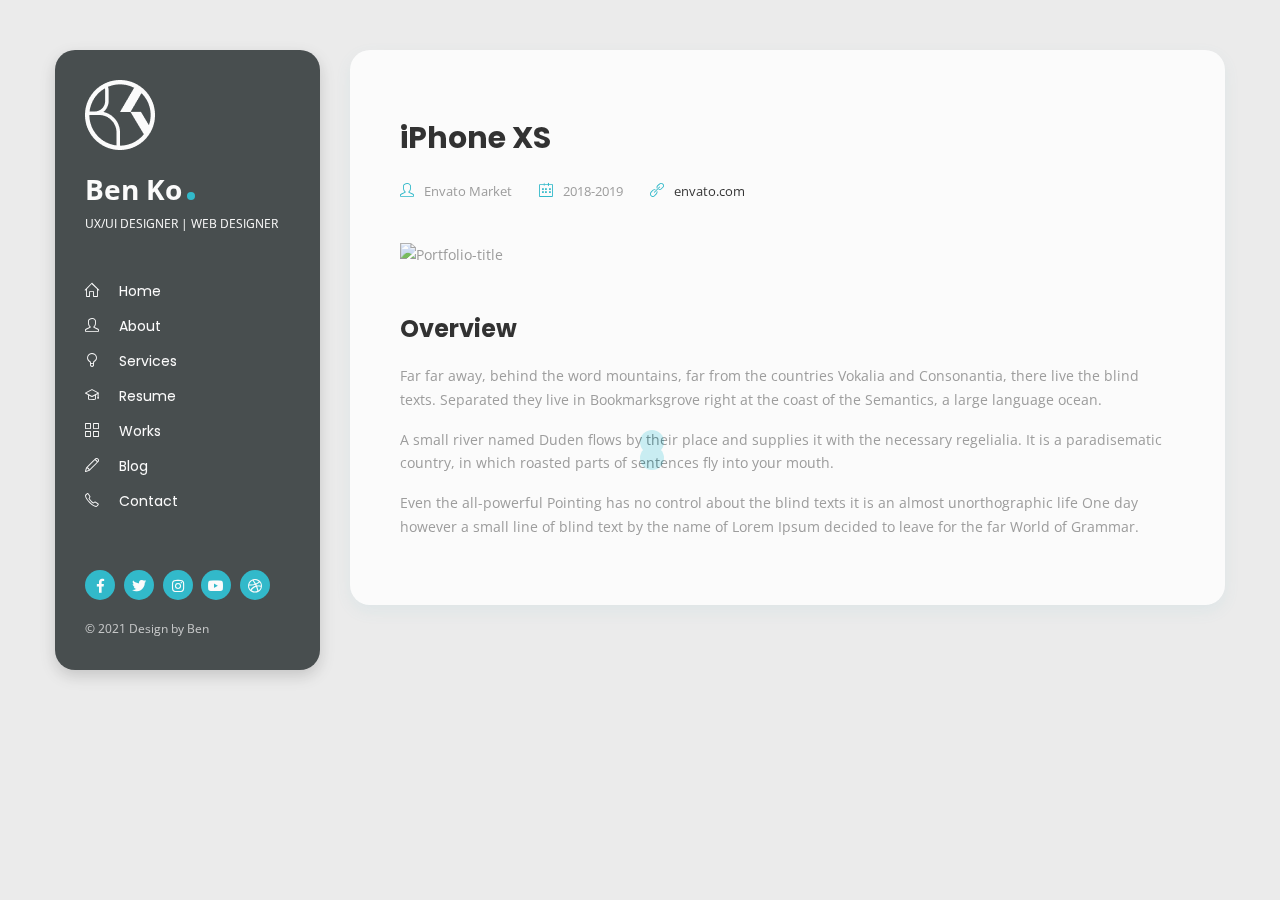
==== commit 5be58d52: "change background color" ====
--- a/work-single.html
+++ b/work-single.html
@@ -1,12 +1,11 @@
-
 <!DOCTYPE html>
 <html lang="en-US">
 <head>
 	<meta http-equiv="Content-Type" content="text/html; charset=UTF-8">
-	<title>Bako - Personal Portfolio & Resume HTML Template</title>
-	<meta name="description" content="Bako - Personal Portfolio & Resume HTML Template">
+	<title>Ben Ko - Website</title>
+	<meta name="description" content="Ben Ko - Personal Portfolio & Resume HTML Template">
 	<meta name="viewport" content="width=device-width, initial-scale=1, maximum-scale=1">
-	<link rel="shortcut icon" type="image/x-icon" href="https://via.placeholder.com/32x32">
+	<link rel="shortcut icon" type="image/x-icon" href="../images/favicon.png">
 
 	<!-- STYLESHEETS -->
 	<link rel="stylesheet" href="css/bootstrap.min.css" type="text/css" media="all">
@@ -46,8 +45,8 @@
 			<span></span>
 			<span></span>
 		</button>
-		<a href="index.html" class="logo"><img src="https://via.placeholder.com/70x70" alt="Bako Doe" /></a>
-		<a href="index.html" class="site-title dot ml-2">Bako Doe</a>
+		<a href="index.html" class="logo"><img src="../images/70x70.png" alt="Ben Ko" /></a>
+		<a href="index.html" class="site-title dot ml-2">Ben Ko</a>
 	</div>
 
     <!-- header -->
@@ -56,9 +55,9 @@
 			<span aria-hidden="true">&times;</span>
 		</button>
 		<div class="header-inner d-flex align-items-start flex-column">
-			<a href="index.html"><img src="https://via.placeholder.com/70x70" alt="Bako Doe" /></a>
-			<a href="index.html" class="site-title dot mt-3">Bako Doe</a>
-			<span class="site-slogan">Web Developer</span>
+			<a href="index.html"><img src="../images/70x70.png" alt="Ben Ko" /></a>
+			<a href="index.html" class="site-title dot mt-3">Ben Ko</a>
+			<span class="site-slogan">UX/UI Designer | Web Designer</span>
             
             <!-- navigation menu -->
 			<nav>
@@ -84,7 +83,7 @@
 					<li class="list-inline-item"><a href="#"><i class="fab fa-dribbble"></i></a></li>
                 </ul>
                 <!-- copyright -->
-				<span class="copyright">© 2020 Bako Template</span>
+								<span class="copyright">© 2021 Design by Ben</span>
 			</div>
 		</div>
 	</header>
--- a/css/style.css
+++ b/css/style.css
@@ -24,7 +24,7 @@
 /*=================================================================*/
 body {
   color: #888;
-  background-color: #F6F7FF;
+  background-color: #EBEBEB;
   font-family: "Open Sans", sans-serif;
   font-size: 14px;
   line-height: 1.7;
@@ -130,7 +130,7 @@
   color: #333;
   word-break: break-all;
   word-wrap: break-word;
-  background-color: #f5f5f5;
+  background-color: #EBEBEB;
   border: 1px solid #ccc;
   border-radius: 0;
 }
@@ -971,9 +971,9 @@
 }
 
 .shadow-blue {
-  -webkit-box-shadow: 0px 6px 15px 0px rgba(74, 99, 231, 0.1);
-  -moz-box-shadow: 0px 6px 15px 0px rgba(74, 99, 231, 0.1);
-  box-shadow: 0px 6px 15px 0px rgba(74, 99, 231, 0.1);
+  -webkit-box-shadow: 0px 6px 15px 0px rgba(75, 170, 190, 0.1);
+  -moz-box-shadow: 0px 6px 15px 0px rgba(75, 170, 190, 0.1);
+  box-shadow: 0px 6px 15px 0px rgba(75, 170, 190, 0.1);
 }
 
 .shadow-dark {
@@ -1104,7 +1104,7 @@
 /*                     PRELOADER
 /*=================================================================*/
 #preloader {
-  background: #F6F7FF;
+  background: #EBEBEB;
   height: 100%;
   position: fixed;
   width: 100%;
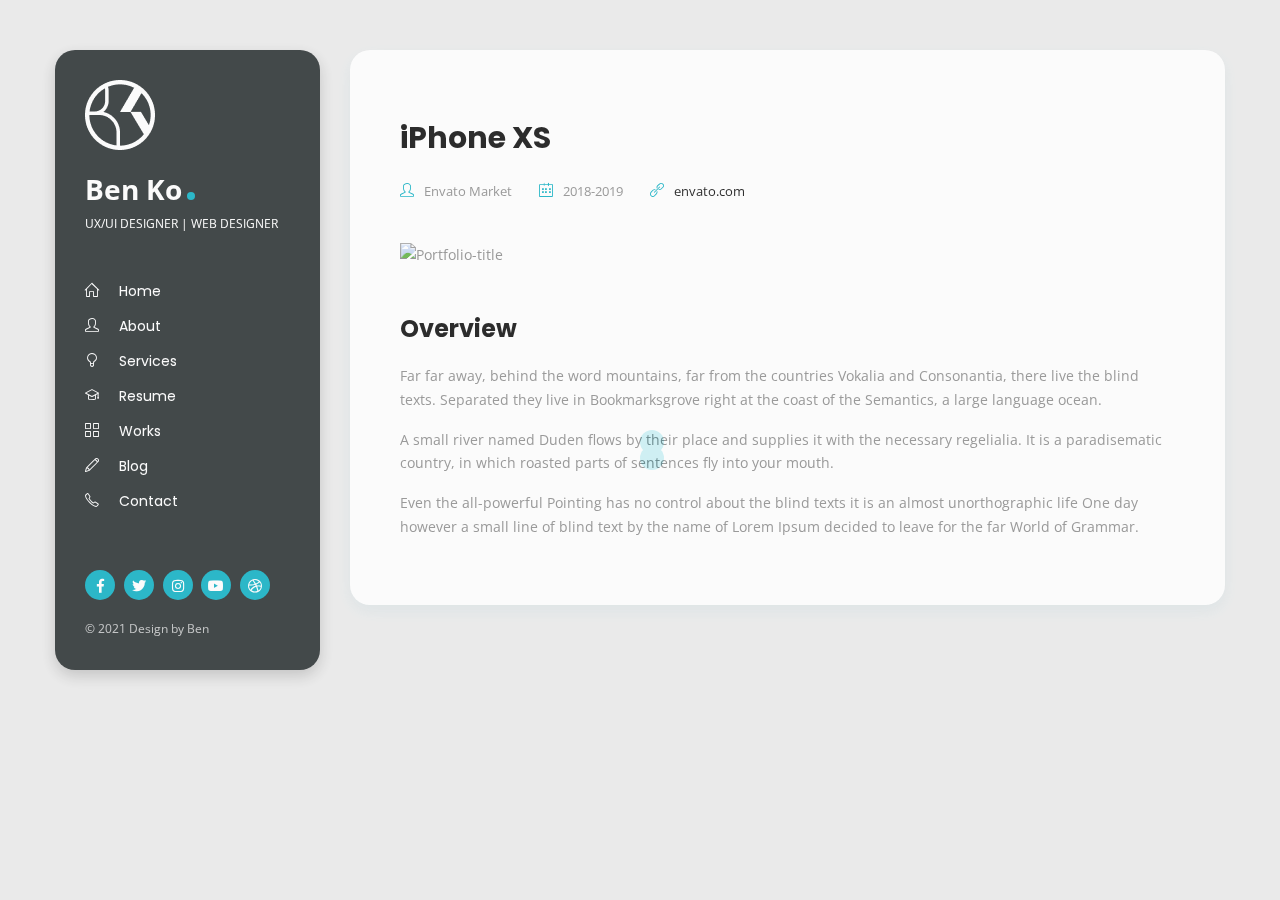
==== commit 4e71da19: "Update work-single.html" ====
--- a/work-single.html
+++ b/work-single.html
@@ -1,139 +1,158 @@
 <!DOCTYPE html>
 <html lang="en-US">
+
 <head>
-	<meta http-equiv="Content-Type" content="text/html; charset=UTF-8">
-	<title>Ben Ko - Website</title>
-	<meta name="description" content="Ben Ko - Personal Portfolio & Resume HTML Template">
-	<meta name="viewport" content="width=device-width, initial-scale=1, maximum-scale=1">
-	<link rel="shortcut icon" type="image/x-icon" href="../images/favicon.png">
+  <meta http-equiv="Content-Type" content="text/html; charset=UTF-8">
+  <title>Ben Ko - Website</title>
+  <meta name="description" content="Ben Ko - Personal Portfolio & Resume HTML Template">
+  <meta name="viewport" content="width=device-width, initial-scale=1, maximum-scale=1">
+  <link rel="shortcut icon" type="image/x-icon" href="../images/favicon.png">
 
-	<!-- STYLESHEETS -->
-	<link rel="stylesheet" href="css/bootstrap.min.css" type="text/css" media="all">
-	<link rel="stylesheet" href="css/all.min.css" type="text/css" media="all">
-	<link rel="stylesheet" href="css/simple-line-icons.css" type="text/css" media="all">
-	<link rel="stylesheet" href="css/slick.css" type="text/css" media="all">
-	<link rel="stylesheet" href="css/simplebar.css" type="text/css" media="all">
-	<link rel="stylesheet" href="css/jquery.mCustomScrollbar.min.css" type="text/css" media="all">
-	<link rel="stylesheet" href="css/style.css" type="text/css" media="all">
+  <!-- STYLESHEETS -->
+  <link rel="stylesheet" href="css/bootstrap.min.css" type="text/css" media="all">
+  <link rel="stylesheet" href="css/all.min.css" type="text/css" media="all">
+  <link rel="stylesheet" href="css/simple-line-icons.css" type="text/css" media="all">
+  <link rel="stylesheet" href="css/slick.css" type="text/css" media="all">
+  <link rel="stylesheet" href="css/simplebar.css" type="text/css" media="all">
+  <link rel="stylesheet" href="css/jquery.mCustomScrollbar.min.css" type="text/css" media="all">
+  <link rel="stylesheet" href="css/style.css" type="text/css" media="all">
 
-	<!--[if lt IE 9]>
-      <script src="https://oss.maxcdn.com/html5shiv/3.7.2/html5shiv.min.js"></script>
-      <script src="https://oss.maxcdn.com/respond/1.4.2/respond.min.js"></script>
-    <![endif]-->
-
+  <!-- Google Tag Manager -->
+  <script>(function (w, d, s, l, i) {
+      w[l] = w[l] || []; w[l].push({
+        'gtm.start':
+          new Date().getTime(), event: 'gtm.js'
+      }); var f = d.getElementsByTagName(s)[0],
+        j = d.createElement(s), dl = l != 'dataLayer' ? '&l=' + l : ''; j.async = true; j.src =
+          'https://www.googletagmanager.com/gtm.js?id=' + i + dl; f.parentNode.insertBefore(j, f);
+    })(window, document, 'script', 'dataLayer', 'GTM-MMMJHST');</script>
+  <!-- End Google Tag Manager -->
 </head>
 
 <body>
+  <!-- Google Tag Manager (noscript) -->
+  <noscript><iframe src="https://www.googletagmanager.com/ns.html?id=GTM-MMMJHST" height="0" width="0"
+      style="display:none;visibility:hidden"></iframe></noscript>
+  <!-- End Google Tag Manager (noscript) -->
 
-<!-- preloader -->
-<div id="preloader">
-	<div class="outer">
-		<div class="spinner">
-			<div class="dot1"></div>
-			<div class="dot2"></div>
-		</div>
-	</div>
-</div>
+  <!-- preloader -->
+  <div id="preloader">
+    <div class="outer">
+      <div class="spinner">
+        <div class="dot1"></div>
+        <div class="dot2"></div>
+      </div>
+    </div>
+  </div>
 
-<!-- site wrapper -->
-<div class="site-wrapper">
+  <!-- site wrapper -->
+  <div class="site-wrapper">
 
     <!-- mobile header -->
-	<div class="mobile-header py-2 px-3 mt-4">
-		<button class="menu-icon mr-2">
-			<span></span>
-			<span></span>
-			<span></span>
-		</button>
-		<a href="index.html" class="logo"><img src="../images/70x70.png" alt="Ben Ko" /></a>
-		<a href="index.html" class="site-title dot ml-2">Ben Ko</a>
-	</div>
+    <div class="mobile-header py-2 px-3 mt-4">
+      <button class="menu-icon mr-2">
+        <span></span>
+        <span></span>
+        <span></span>
+      </button>
+      <a href="index.html" class="logo"><img src="../images/70x70.png" alt="Ben Ko" /></a>
+      <a href="index.html" class="site-title dot ml-2">Ben Ko</a>
+    </div>
 
     <!-- header -->
-	<header class="left float-left shadow-dark" id="header">
-		<button type="button" class="close" aria-label="Close">
-			<span aria-hidden="true">&times;</span>
-		</button>
-		<div class="header-inner d-flex align-items-start flex-column">
-			<a href="index.html"><img src="../images/70x70.png" alt="Ben Ko" /></a>
-			<a href="index.html" class="site-title dot mt-3">Ben Ko</a>
-			<span class="site-slogan">UX/UI Designer | Web Designer</span>
-            
-            <!-- navigation menu -->
-			<nav>
-				<ul class="vertical-menu scrollspy">
-					<li><a href="index.html#home"><i class="icon-home"></i>Home</a></li>
-					<li><a href="index.html#about"><i class="icon-user"></i>About</a></li>
-					<li><a href="index.html#services"><i class="icon-bulb"></i>Services</a></li>
-					<li><a href="index.html#resume"><i class="icon-graduation"></i>Resume</a></li>
-					<li><a href="index.html#works"><i class="icon-grid"></i>Works</a></li>
-					<li><a href="index.html#blog"><i class="icon-pencil"></i>Blog</a></li>
-					<li><a href="index.html#contact"><i class="icon-phone"></i>Contact</a></li>
-				</ul>
-			</nav>
-            
-            <!-- footer -->
-			<div class="footer mt-auto">
-                <!-- social icons -->
-				<ul class="social-icons list-inline">
-					<li class="list-inline-item"><a href="#"><i class="fab fa-facebook-f"></i></a></li>
-					<li class="list-inline-item"><a href="#"><i class="fab fa-twitter"></i></a></li>
-					<li class="list-inline-item"><a href="#"><i class="fab fa-instagram"></i></a></li>
-					<li class="list-inline-item"><a href="#"><i class="fab fa-youtube"></i></a></li>
-					<li class="list-inline-item"><a href="#"><i class="fab fa-dribbble"></i></a></li>
-                </ul>
-                <!-- copyright -->
-								<span class="copyright">© 2021 Design by Ben</span>
-			</div>
-		</div>
-	</header>
+    <header class="left float-left shadow-dark" id="header">
+      <button type="button" class="close" aria-label="Close">
+        <span aria-hidden="true">&times;</span>
+      </button>
+      <div class="header-inner d-flex align-items-start flex-column">
+        <a href="index.html"><img src="../images/70x70.png" alt="Ben Ko" /></a>
+        <a href="index.html" class="site-title dot mt-3">Ben Ko</a>
+        <span class="site-slogan">UX/UI Designer | Web Designer</span>
+
+        <!-- navigation menu -->
+        <nav>
+          <ul class="vertical-menu scrollspy">
+            <li><a href="index.html#home"><i class="icon-home"></i>Home</a></li>
+            <li><a href="index.html#about"><i class="icon-user"></i>About</a></li>
+            <li><a href="index.html#services"><i class="icon-bulb"></i>Services</a></li>
+            <li><a href="index.html#resume"><i class="icon-graduation"></i>Resume</a></li>
+            <li><a href="index.html#works"><i class="icon-grid"></i>Works</a></li>
+            <li><a href="index.html#blog"><i class="icon-pencil"></i>Blog</a></li>
+            <li><a href="index.html#contact"><i class="icon-phone"></i>Contact</a></li>
+          </ul>
+        </nav>
+
+        <!-- footer -->
+        <div class="footer mt-auto">
+          <!-- social icons -->
+          <ul class="social-icons list-inline">
+            <li class="list-inline-item"><a href="#"><i class="fab fa-facebook-f"></i></a></li>
+            <li class="list-inline-item"><a href="#"><i class="fab fa-twitter"></i></a></li>
+            <li class="list-inline-item"><a href="#"><i class="fab fa-instagram"></i></a></li>
+            <li class="list-inline-item"><a href="#"><i class="fab fa-youtube"></i></a></li>
+            <li class="list-inline-item"><a href="#"><i class="fab fa-dribbble"></i></a></li>
+          </ul>
+          <!-- copyright -->
+          <span class="copyright">© 2021 Design by Ben</span>
+        </div>
+      </div>
+    </header>
 
     <!-- main content area -->
-	<main class="content float-right">
+    <main class="content float-right">
 
-        <!-- single portfolio -->
-		<section class="single-portfolio background-white rounded padding-50 shadow-blue mt-0">
-            <h2 class="archive-header">iPhone XS</h2>
-            <!-- portfolio info -->
-            <ul class="list-inline portfolio-info mb-0 mt-4">
-                <li class="list-inline-item"><i class="icon-user"></i>Envato Market</li>
-                <li class="list-inline-item"><i class="icon-calendar"></i>2018-2019</li>
-                <li class="list-inline-item"><i class="icon-link"></i><a href="http://envato.com" target="_blank">envato.com</a></li>
-            </ul>
-            <div class="spacer" data-height="40"></div>
-            
-            <!-- portfolio image -->
-            <img src="https://via.placeholder.com/800x600" alt="Portfolio-title">
+      <!-- single portfolio -->
+      <section class="single-portfolio background-white rounded padding-50 shadow-blue mt-0">
+        <h2 class="archive-header">iPhone XS</h2>
+        <!-- portfolio info -->
+        <ul class="list-inline portfolio-info mb-0 mt-4">
+          <li class="list-inline-item"><i class="icon-user"></i>Envato Market</li>
+          <li class="list-inline-item"><i class="icon-calendar"></i>2018-2019</li>
+          <li class="list-inline-item"><i class="icon-link"></i><a href="http://envato.com"
+              target="_blank">envato.com</a></li>
+        </ul>
+        <div class="spacer" data-height="40"></div>
 
-            <!-- portfolio content -->
-            <div class="portfolio-content mt-5">
-                <h3>Overview</h3>
-                <p>Far far away, behind the word mountains, far from the countries Vokalia and Consonantia, there live the blind texts. Separated they live in Bookmarksgrove right at the coast of the Semantics, a large language ocean.</p><p>A small river named Duden flows by their place and supplies it with the necessary regelialia. It is a paradisematic country, in which roasted parts of sentences fly into your mouth.</p><p>Even the all-powerful Pointing has no control about the blind texts it is an almost unorthographic life One day however a small line of blind text by the name of Lorem Ipsum decided to leave for the far World of Grammar.</p>
-            </div>
-        </section>
-		
-	</main>
+        <!-- portfolio image -->
+        <img src="https://via.placeholder.com/800x600" alt="Portfolio-title">
 
-</div>
+        <!-- portfolio content -->
+        <div class="portfolio-content mt-5">
+          <h3>Overview</h3>
+          <p>Far far away, behind the word mountains, far from the countries Vokalia and Consonantia, there live the
+            blind texts. Separated they live in Bookmarksgrove right at the coast of the Semantics, a large language
+            ocean.</p>
+          <p>A small river named Duden flows by their place and supplies it with the necessary regelialia. It is a
+            paradisematic country, in which roasted parts of sentences fly into your mouth.</p>
+          <p>Even the all-powerful Pointing has no control about the blind texts it is an almost unorthographic life One
+            day however a small line of blind text by the name of Lorem Ipsum decided to leave for the far World of
+            Grammar.</p>
+        </div>
+      </section>
 
-<!-- Go to top button -->
-<a href="javascript:" id="return-to-top"><i class="fa fa-chevron-up"></i></a>
+    </main>
 
-<!-- SCRIPTS -->
-<script src="js/jquery-1.12.3.min.js"></script>
-<script src="js/jquery.easing.min.js"></script>
-<script src="js/popper.min.js"></script>
-<script src="js/bootstrap.min.js"></script>
-<script src="js/jquery.waypoints.min.js"></script>
-<script src="js/jquery.counterup.min.js"></script>
-<script src="js/jquery.mCustomScrollbar.concat.min.js"></script>
-<script src="js/isotope.pkgd.min.js"></script>
-<script src="js/infinite-scroll.min.js"></script>
-<script src="js/imagesloaded.pkgd.min.js"></script>
-<script src="js/slick.min.js"></script>
-<script src="js/contact.js"></script>
-<script src="js/validator.js"></script>
-<script src="js/custom.js"></script>
+  </div>
+
+  <!-- Go to top button -->
+  <a href="javascript:" id="return-to-top"><i class="fa fa-chevron-up"></i></a>
+
+  <!-- SCRIPTS -->
+  <script src="js/jquery-1.12.3.min.js"></script>
+  <script src="js/jquery.easing.min.js"></script>
+  <script src="js/popper.min.js"></script>
+  <script src="js/bootstrap.min.js"></script>
+  <script src="js/jquery.waypoints.min.js"></script>
+  <script src="js/jquery.counterup.min.js"></script>
+  <script src="js/jquery.mCustomScrollbar.concat.min.js"></script>
+  <script src="js/isotope.pkgd.min.js"></script>
+  <script src="js/infinite-scroll.min.js"></script>
+  <script src="js/imagesloaded.pkgd.min.js"></script>
+  <script src="js/slick.min.js"></script>
+  <script src="js/contact.js"></script>
+  <script src="js/validator.js"></script>
+  <script src="js/custom.js"></script>
 
 </body>
+
 </html>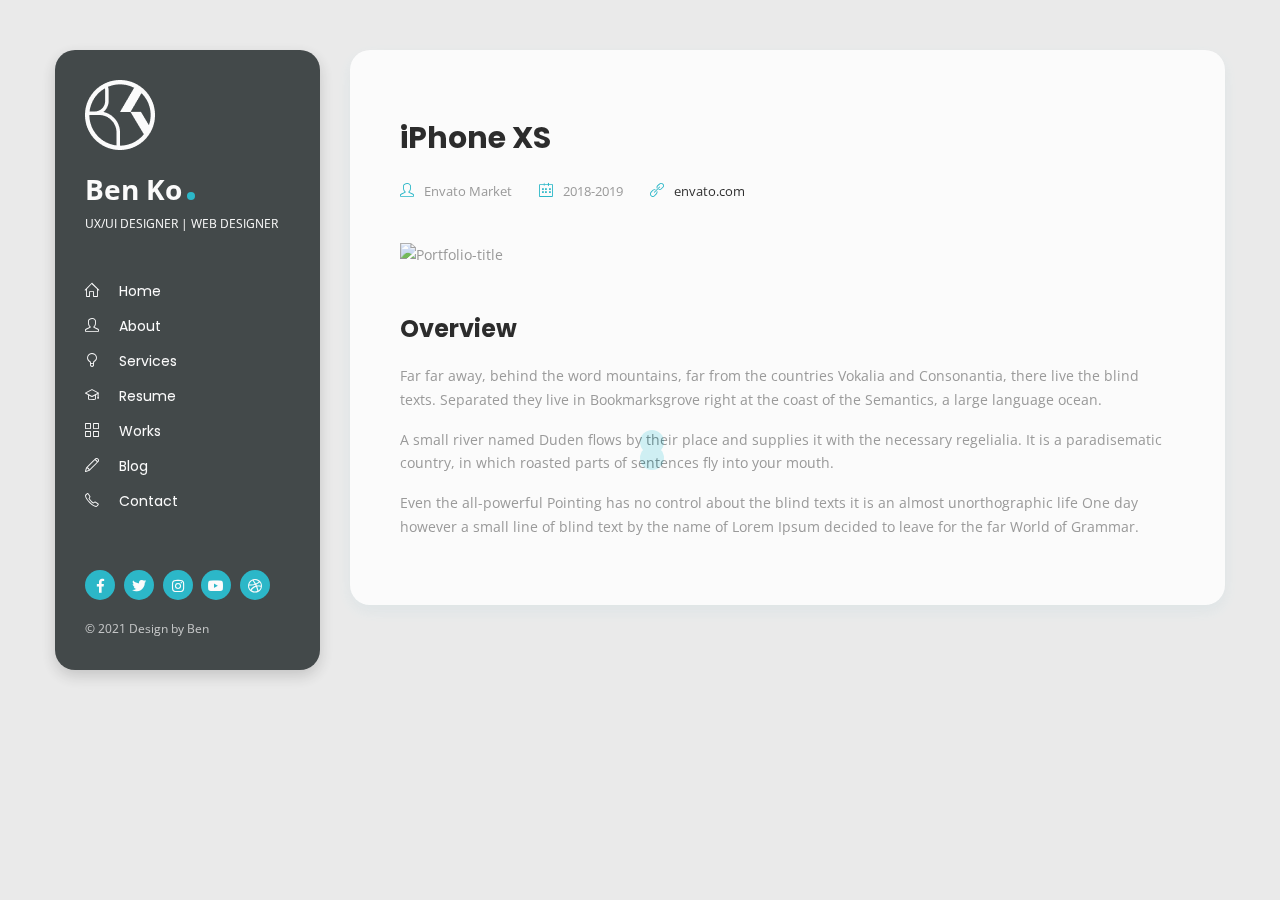
==== commit f5b9f2ed: "Update work-single.html" ====
--- a/work-single.html
+++ b/work-single.html
@@ -16,25 +16,9 @@
   <link rel="stylesheet" href="css/simplebar.css" type="text/css" media="all">
   <link rel="stylesheet" href="css/jquery.mCustomScrollbar.min.css" type="text/css" media="all">
   <link rel="stylesheet" href="css/style.css" type="text/css" media="all">
-
-  <!-- Google Tag Manager -->
-  <script>(function (w, d, s, l, i) {
-      w[l] = w[l] || []; w[l].push({
-        'gtm.start':
-          new Date().getTime(), event: 'gtm.js'
-      }); var f = d.getElementsByTagName(s)[0],
-        j = d.createElement(s), dl = l != 'dataLayer' ? '&l=' + l : ''; j.async = true; j.src =
-          'https://www.googletagmanager.com/gtm.js?id=' + i + dl; f.parentNode.insertBefore(j, f);
-    })(window, document, 'script', 'dataLayer', 'GTM-MMMJHST');</script>
-  <!-- End Google Tag Manager -->
 </head>
 
 <body>
-  <!-- Google Tag Manager (noscript) -->
-  <noscript><iframe src="https://www.googletagmanager.com/ns.html?id=GTM-MMMJHST" height="0" width="0"
-      style="display:none;visibility:hidden"></iframe></noscript>
-  <!-- End Google Tag Manager (noscript) -->
-
   <!-- preloader -->
   <div id="preloader">
     <div class="outer">
